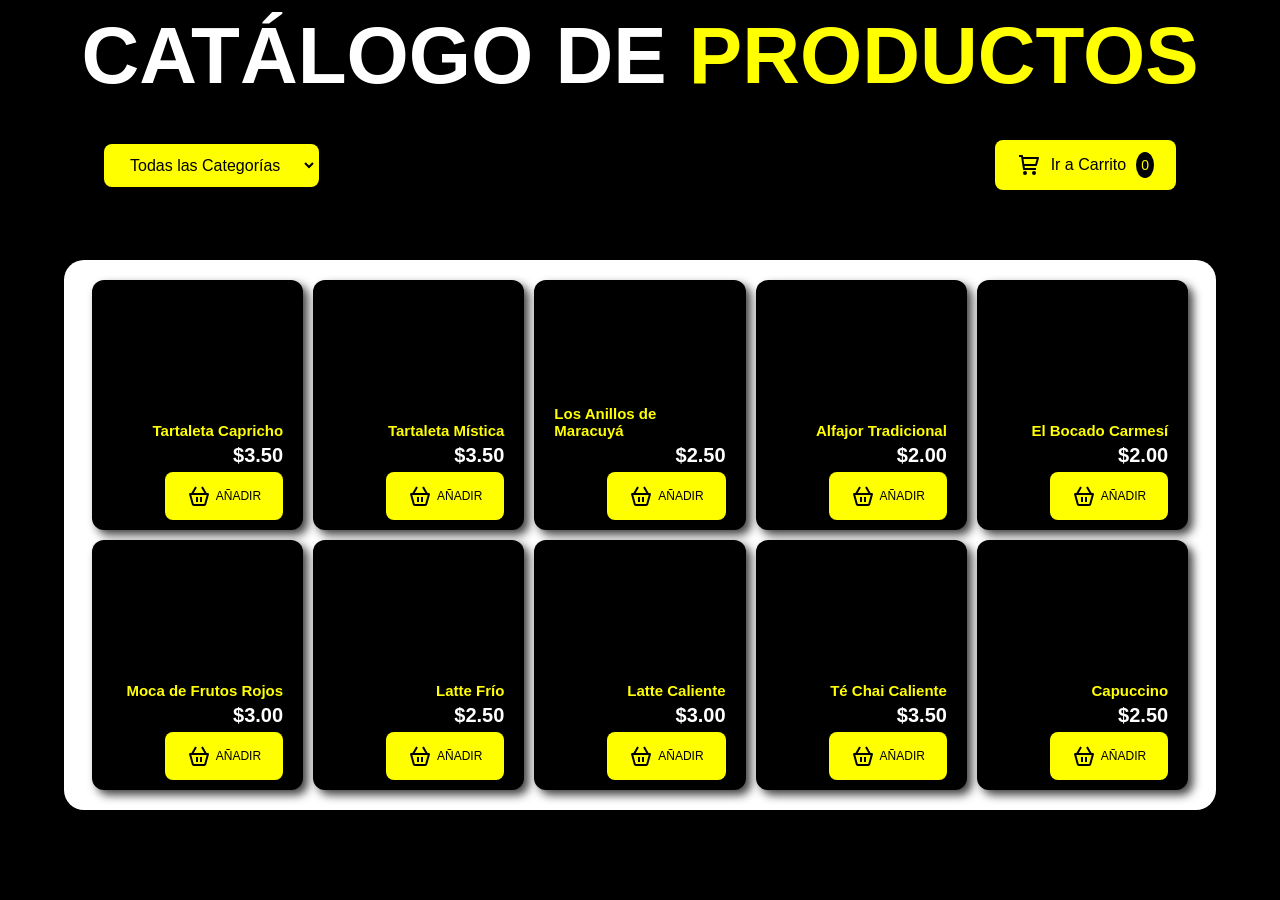
==== index.html @ cb60a968 "Add files via upload" ====
<!DOCTYPE html>
<html lang="en">

<head>
    <meta charset="UTF-8">
    <meta name="viewport" content="width=device-width, initial-scale=1.0">
    <title>Lista de Productos</title>
    <link rel="stylesheet" href="css/styles.css">
    <link rel="shortcut icon" href="favicon.ico" type="image/x-icon">
</head>

<body>
    <h1>Catálogo de <u>Productos</u></h1>
    <div class="filtro-container" style="margin-bottom: 20px;">
        <select id="filtro-categoria" class="filtro">
            <option value="todos">Todas las Categorías</option>
            <option value="Bebida">Bebidas</option>
            <option value="Postre">Postres</option>
        </select>
        <a href="pages/shopcar.html" class="count-carrito"><svg xmlns="http://www.w3.org/2000/svg" width="24"
                height="24" fill="currentColor" viewBox="0 0 24 24">
                <!--Boxicons v3.0.8 https://boxicons.com | License  https://docs.boxicons.com/free-->
                <path
                    d="M21 4H6.17l-.18-1.15A1 1 0 0 0 5 2H2v2h2.14l1.87 12.15A1 1 0 0 0 7 17h12v-2H7.86l-.31-2H19c.45 0 .84-.3.96-.73l2-7A1 1 0 0 0 21 3.99Zm-2.75 7H7.24l-.77-5h13.2l-1.43 5ZM8 18a2 2 0 1 0 0 4 2 2 0 1 0 0-4m9 0a2 2 0 1 0 0 4 2 2 0 1 0 0-4">
                </path>
            </svg>Ir a Carrito <span id="product-count" class="contador">0</span></a>
    </div>
    <div class="contenedor-productos">

    </div>


    <script src="js/app.js"></script>
</body>

</html>
---- css/styles.css ----
* {
    margin: 0;
    padding: 0;
    box-sizing: border-box;
    font-family: Arial, Helvetica, sans-serif;
}

body {
    background: black;
    display: flex;
    gap: 50px;
    padding: 10px 0px;
    flex-direction: column;
    justify-content: center;
    align-items: center;
}

h1 {
    font-size: 80px;
    text-transform: uppercase;
    height: 80px;
    color: white;
}

h1 u {
    text-decoration: none;
    color: yellow;
}

.filtro-container {
    width: 90%;
    height: auto;
    padding: 0px 40px;
    display: flex;
    flex-direction: row;
    justify-content: space-between;
    align-items: center;
}

.filtro {
    padding: 10px 20px;
    border-radius: 8px;
    font-size: 16px;
    background: yellow;
    color: black;
    outline: none;
    border: 2px solid transparent;
    font-weight: 500;
    cursor: pointer;
}

.filtro:hover {
    border: 2px solid yellow;
    background: black;
    color: yellow;
}

.filtro option {
    background: black;
    color: yellow;
}

.count-carrito {
    padding: 10px 20px;
    border-radius: 8px;
    font-size: 16px;
    background: yellow;
    color: black;
    outline: none;
    border: 2px solid transparent;
    font-weight: 500;
    text-decoration: none;
    overflow: hidden;
    display: flex;
    gap: 10px;
    justify-content: center;
    align-items: center;
}

.count-carrito:hover {
    border: 2px solid yellow;
    background: black;
    color: yellow;
}

.count-carrito:hover .contador {
    background: yellow;
    color: black;
}

.contador {
    padding: 5px;
    border-radius: 50%;
    background: black;
    color: yellow;
    font-size: 14px;
}

.contenedor-productos {
    width: 90%;
    height: auto;
    padding: 20px 20px;
    background: white;
    border-radius: 20px;
    display: flex;
    gap: 10px;
    flex-wrap: wrap;
    justify-content: center;
    align-items: center;
    user-select: none;
}

.producto {
    width: 19%;
    height: 250px;
    padding: 10px 20px;
    background: black;
    border-radius: 12px;
    box-shadow: 5px 5px 10px rgba(0, 0, 0, 0.75);
    display: flex;
    gap: 5px;
    flex-direction: column;
    justify-content: flex-end;
    align-items: flex-end;
}

.name-producto {
    color: yellow;
    font-weight: 600;
    font-size: 15px;
}

.prize {
    font-weight: 600;
    color: white;
    font-size: 20px;
}

.add-shopcar {
    border: 2px solid transparent;
    outline: none;
    padding: 10px 20px;
    border-radius: 8px;
    background: yellow;
    font-size: 12px;
    font-weight: 500;
    text-transform: uppercase;
    color: black;
    cursor: pointer;
    transition: ease-in .3s;
}

.btn-comprar {
    display: flex;
    flex-direction: row;
    justify-content: center;
    align-items: center;
    gap: 5px;
}

.btn-comprar svg {
    transition: transform 0.5s ease;
}

.add-shopcar:hover {
    border: 2px solid yellow;
    background: black;
    color: yellow;
}

.add-shopcar:hover svg {
    animation: rotar 1.5s linear 2;
}

@keyframes rotar {
    from {
        transform: rotate(0deg);
    }

    to {
        transform: rotate(360deg);
    }
}
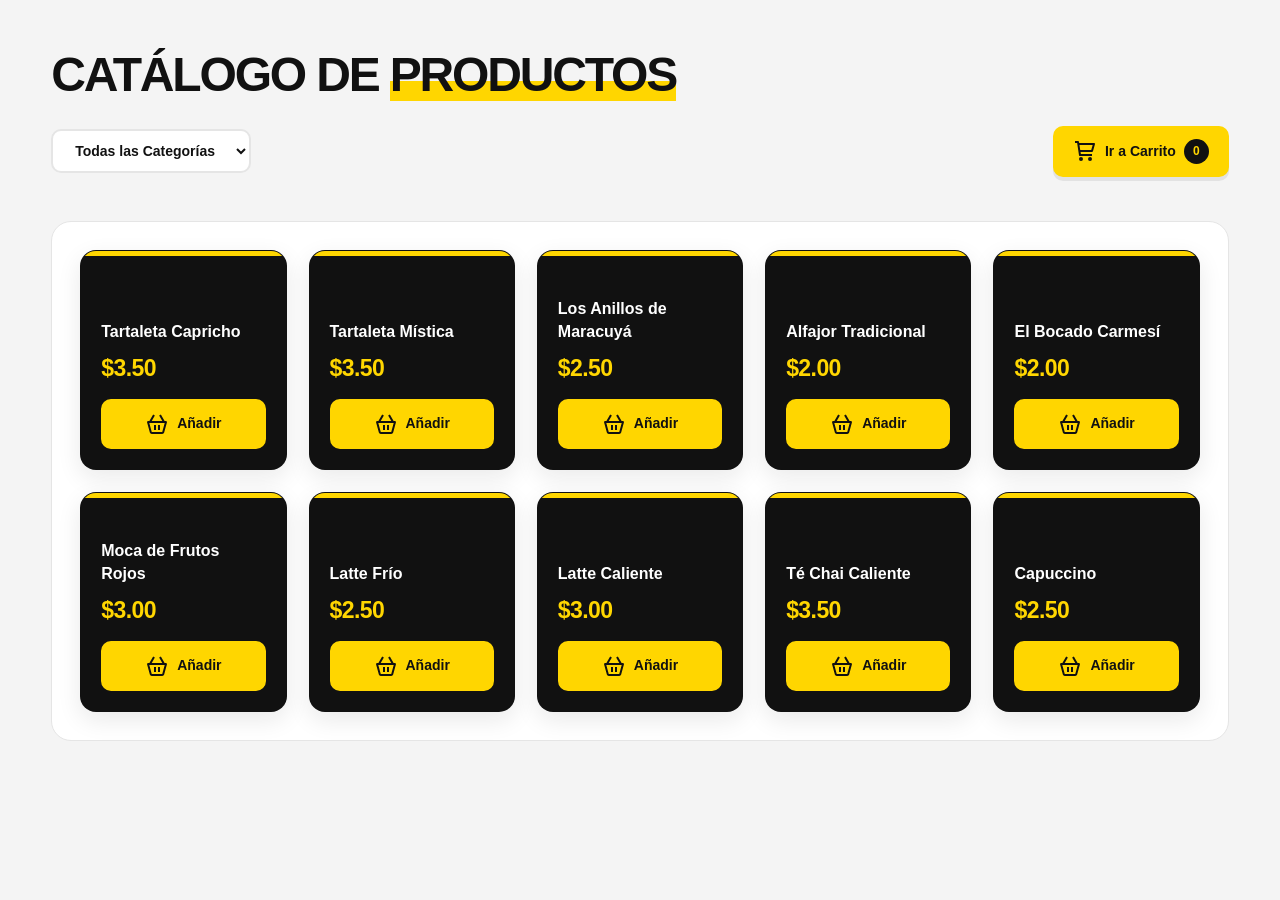
==== commit 305a980a: "Design Update" ====
--- a/index.html
+++ b/index.html
@@ -1,5 +1,5 @@
 <!DOCTYPE html>
-<html lang="en">
+<html lang="es">
 
 <head>
     <meta charset="UTF-8">
--- a/css/styles.css
+++ b/css/styles.css
@@ -1,183 +1,328 @@
+:root {
+    --color-primary: #111111;
+    --color-accent: #FFD600;
+    --color-background: #FFFFFF;
+    --color-surface: #F4F4F4;
+    --color-text: #111111;
+    --color-text-inverse: #FFFFFF;
+    --color-muted: #686868;
+    --color-border: #E5E5E5;
+    --shadow-card: 0 8px 24px rgba(17, 17, 17, 0.09);
+    --shadow-card-hover: 0 14px 30px rgba(17, 17, 17, 0.16);
+    --radius-card: 16px;
+    --radius-button: 10px;
+    --space-1: 4px;
+    --space-2: 8px;
+    --space-3: 12px;
+    --space-4: 16px;
+    --space-6: 24px;
+    --space-8: 32px;
+}
+
 * {
     margin: 0;
     padding: 0;
     box-sizing: border-box;
-    font-family: Arial, Helvetica, sans-serif;
+    font-family: Inter, "Segoe UI", Arial, Helvetica, sans-serif;
+}
+
+html {
+    color-scheme: light;
+    scroll-behavior: smooth;
 }
 
 body {
-    background: black;
+    min-height: 100vh;
+    background: var(--color-surface);
+    color: var(--color-text);
     display: flex;
-    gap: 50px;
-    padding: 10px 0px;
     flex-direction: column;
-    justify-content: center;
-    align-items: center;
+    align-items: center;
+    gap: var(--space-6);
+    padding: clamp(24px, 4vw, 48px) 0;
 }
 
 h1 {
-    font-size: 80px;
+    width: min(1200px, 92%);
+    color: var(--color-primary);
+    font-size: clamp(2rem, 4.2vw, 3rem);
+    font-weight: 800;
+    line-height: 1.12;
+    letter-spacing: -0.045em;
     text-transform: uppercase;
-    height: 80px;
-    color: white;
+    height: auto;
+    text-align: left;
 }
 
 h1 u {
+    color: var(--color-primary);
     text-decoration: none;
-    color: yellow;
+    background: linear-gradient(transparent 62%, var(--color-accent) 62%);
 }
 
 .filtro-container {
-    width: 90%;
+    width: min(1200px, 92%);
     height: auto;
-    padding: 0px 40px;
+    padding: 0;
     display: flex;
     flex-direction: row;
     justify-content: space-between;
     align-items: center;
+    gap: var(--space-4);
+    flex-wrap: wrap;
+}
+
+.filtro,
+.count-carrito,
+.add-shopcar,
+.menuBts {
+    min-height: 44px;
+    padding: 11px 18px;
+    border: 2px solid transparent;
+    border-radius: var(--radius-button);
+    font-size: 14px;
+    line-height: 1.2;
+    font-weight: 700;
+    text-decoration: none;
+    transition: background-color 180ms ease, color 180ms ease, border-color 180ms ease, transform 180ms ease, box-shadow 180ms ease;
 }
 
 .filtro {
-    padding: 10px 20px;
-    border-radius: 8px;
-    font-size: 16px;
-    background: yellow;
-    color: black;
+    max-width: 100%;
+    background: var(--color-background);
+    color: var(--color-text);
+    border-color: var(--color-border);
     outline: none;
-    border: 2px solid transparent;
-    font-weight: 500;
     cursor: pointer;
 }
 
-.filtro:hover {
-    border: 2px solid yellow;
-    background: black;
-    color: yellow;
+.filtro:hover,
+.filtro:focus-visible {
+    border-color: var(--color-primary);
 }
 
 .filtro option {
-    background: black;
-    color: yellow;
+    background: var(--color-background);
+    color: var(--color-text);
 }
 
 .count-carrito {
-    padding: 10px 20px;
-    border-radius: 8px;
-    font-size: 16px;
-    background: yellow;
-    color: black;
-    outline: none;
-    border: 2px solid transparent;
-    font-weight: 500;
-    text-decoration: none;
+    display: inline-flex;
+    gap: var(--space-2);
+    justify-content: center;
+    align-items: center;
+    background: var(--color-accent);
+    color: var(--color-primary);
+    box-shadow: 0 4px 0 rgba(17, 17, 17, 0.08);
+}
+
+.count-carrito:hover,
+.count-carrito:focus-visible {
+    background: var(--color-primary);
+    color: var(--color-accent);
+    transform: translateY(-1px);
+}
+
+.count-carrito svg,
+.menuBts svg,
+.add-shopcar svg {
+    flex: 0 0 auto;
+}
+
+.contador {
+    min-width: 25px;
+    min-height: 25px;
+    padding: 4px 6px;
+    display: inline-flex;
+    align-items: center;
+    justify-content: center;
+    border-radius: 999px;
+    background: var(--color-primary);
+    color: var(--color-accent);
+    font-size: 12px;
+    font-weight: 800;
+    line-height: 1;
+}
+
+.count-carrito:hover .contador {
+    background: var(--color-accent);
+    color: var(--color-primary);
+}
+
+.contenedor-productos {
+    width: min(1200px, 92%);
+    height: auto;
+    padding: clamp(16px, 2.5vw, 28px);
+    background: var(--color-background);
+    border: 1px solid var(--color-border);
+    border-radius: 20px;
+    display: grid;
+    grid-template-columns: repeat(auto-fit, minmax(min(100%, 205px), 1fr));
+    gap: clamp(14px, 1.8vw, 22px);
+    align-items: stretch;
+    user-select: none;
+}
+
+.producto {
+    position: relative;
+    min-width: 0;
+    min-height: 220px;
+    height: auto;
+    padding: 22px 20px 20px;
     overflow: hidden;
+    background: var(--color-primary);
+    border: 1px solid rgba(17, 17, 17, 0.08);
+    border-radius: var(--radius-card);
+    box-shadow: var(--shadow-card);
     display: flex;
-    gap: 10px;
-    justify-content: center;
-    align-items: center;
-}
-
-.count-carrito:hover {
-    border: 2px solid yellow;
-    background: black;
-    color: yellow;
-}
-
-.count-carrito:hover .contador {
-    background: yellow;
-    color: black;
-}
-
-.contador {
-    padding: 5px;
-    border-radius: 50%;
-    background: black;
-    color: yellow;
-    font-size: 14px;
-}
-
-.contenedor-productos {
-    width: 90%;
-    height: auto;
-    padding: 20px 20px;
-    background: white;
-    border-radius: 20px;
-    display: flex;
-    gap: 10px;
-    flex-wrap: wrap;
-    justify-content: center;
-    align-items: center;
-    user-select: none;
-}
-
-.producto {
-    width: 19%;
-    height: 250px;
-    padding: 10px 20px;
-    background: black;
-    border-radius: 12px;
-    box-shadow: 5px 5px 10px rgba(0, 0, 0, 0.75);
-    display: flex;
-    gap: 5px;
+    gap: var(--space-3);
     flex-direction: column;
     justify-content: flex-end;
-    align-items: flex-end;
+    align-items: flex-start;
+    transition: transform 200ms ease, box-shadow 200ms ease;
+}
+
+.producto::before {
+    content: "";
+    position: absolute;
+    inset: 0 0 auto;
+    height: 5px;
+    background: var(--color-accent);
+}
+
+.producto:hover {
+    transform: translateY(-4px);
+    box-shadow: var(--shadow-card-hover);
 }
 
 .name-producto {
-    color: yellow;
-    font-weight: 600;
-    font-size: 15px;
+    color: var(--color-text-inverse);
+    font-weight: 700;
+    font-size: 16px;
+    line-height: 1.4;
+    overflow-wrap: anywhere;
 }
 
 .prize {
-    font-weight: 600;
-    color: white;
-    font-size: 20px;
+    color: var(--color-accent);
+    font-weight: 800;
+    font-size: 23px;
+    line-height: 1.2;
+    letter-spacing: -0.025em;
 }
 
 .add-shopcar {
-    border: 2px solid transparent;
-    outline: none;
-    padding: 10px 20px;
-    border-radius: 8px;
-    background: yellow;
-    font-size: 12px;
-    font-weight: 500;
-    text-transform: uppercase;
-    color: black;
-    cursor: pointer;
-    transition: ease-in .3s;
-}
-
-.btn-comprar {
-    display: flex;
+    width: 100%;
+    display: inline-flex;
     flex-direction: row;
     justify-content: center;
     align-items: center;
-    gap: 5px;
+    gap: var(--space-2);
+    margin-top: var(--space-1);
+    background: var(--color-accent);
+    color: var(--color-primary);
+    border-color: var(--color-accent);
+    text-transform: none;
+    cursor: pointer;
+}
+
+.add-shopcar:hover,
+.add-shopcar:focus-visible {
+    background: transparent;
+    color: var(--color-accent);
+    border-color: var(--color-accent);
+    transform: translateY(-1px);
+}
+
+.add-shopcar:active,
+.menuBts:active,
+.count-carrito:active {
+    transform: translateY(1px);
+}
+
+.btn-comprar {
+    /* Mantiene la clase original usada por app.js. */
+    display: inline-flex;
 }
 
 .btn-comprar svg {
-    transition: transform 0.5s ease;
-}
-
-.add-shopcar:hover {
-    border: 2px solid yellow;
-    background: black;
-    color: yellow;
+    transition: transform 300ms ease;
 }
 
 .add-shopcar:hover svg {
-    animation: rotar 1.5s linear 2;
-}
-
-@keyframes rotar {
-    from {
-        transform: rotate(0deg);
-    }
-
-    to {
-        transform: rotate(360deg);
-    }
-}+    transform: translateY(-2px);
+}
+
+:focus-visible {
+    outline: 3px solid #6A56D8;
+    outline-offset: 3px;
+}
+
+@media (max-width: 600px) {
+    body {
+        gap: 20px;
+        padding: 28px 0;
+    }
+
+    h1 {
+        font-size: clamp(1.8rem, 8vw, 2.4rem);
+    }
+
+    .filtro-container {
+        align-items: stretch;
+        flex-direction: column;
+    }
+
+    .filtro,
+    .count-carrito {
+        width: 100%;
+        justify-content: center;
+    }
+
+    .contenedor-productos {
+        grid-template-columns: repeat(2, minmax(0, 1fr));
+        padding: 12px;
+        gap: 12px;
+        border-radius: 16px;
+    }
+
+    .producto {
+        min-height: 205px;
+        padding: 18px 12px 14px;
+        border-radius: 13px;
+    }
+
+    .name-producto {
+        font-size: 14px;
+    }
+
+    .prize {
+        font-size: 20px;
+    }
+
+    .add-shopcar {
+        padding: 10px 8px;
+        font-size: 13px;
+    }
+}
+
+@media (max-width: 360px) {
+    .contenedor-productos {
+        grid-template-columns: 1fr;
+    }
+
+    .producto {
+        min-height: 190px;
+        padding: 20px;
+    }
+}
+
+@media (prefers-reduced-motion: reduce) {
+    *,
+    *::before,
+    *::after {
+        scroll-behavior: auto !important;
+        transition-duration: 0.01ms !important;
+        animation-duration: 0.01ms !important;
+    }
+}
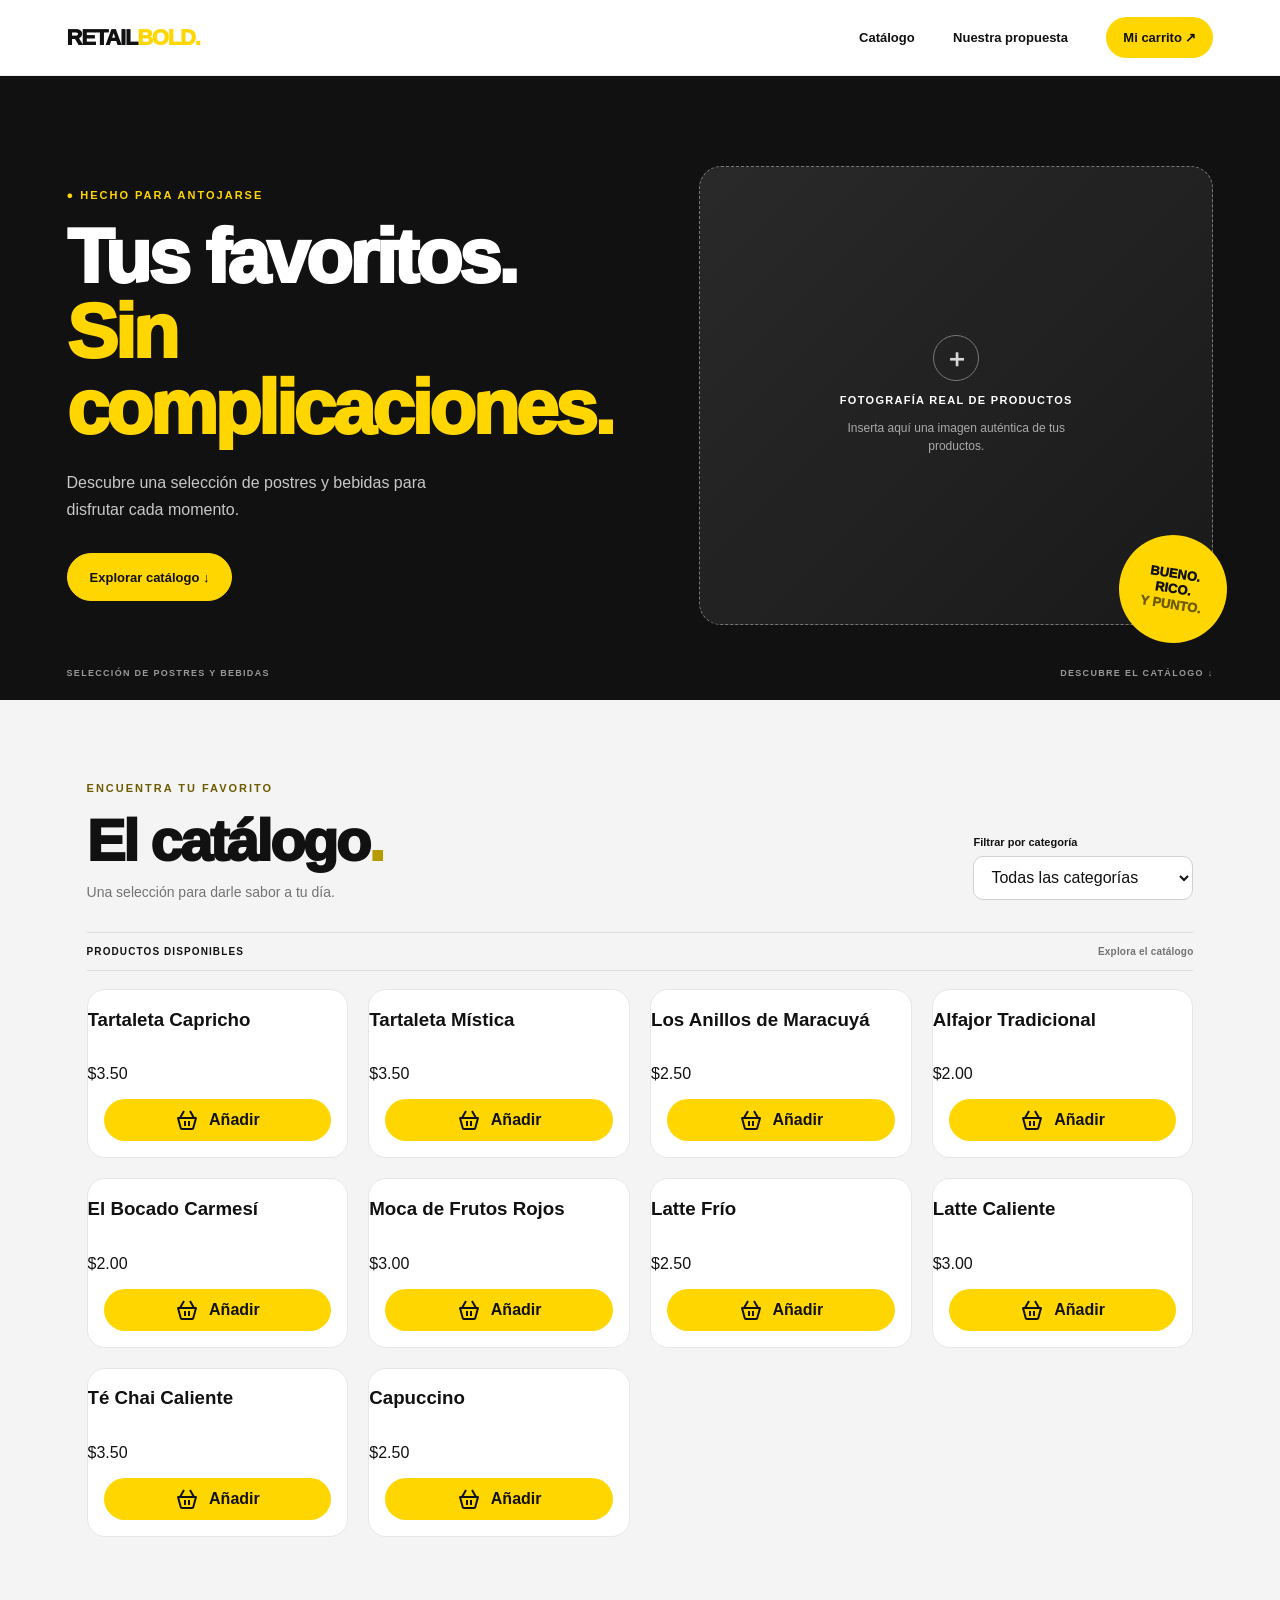
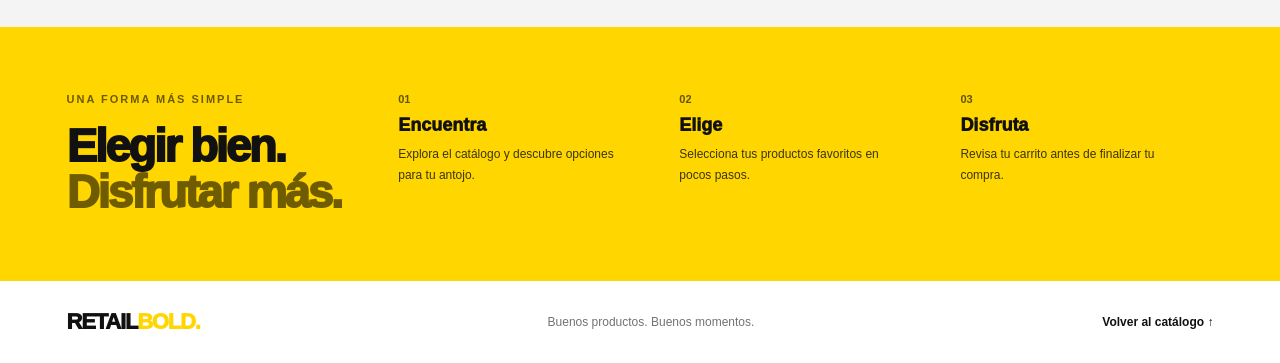
==== commit a56e1b0e: "UPDATE DESIGN" ====
--- a/index.html
+++ b/index.html
@@ -1,35 +1,75 @@
-<!DOCTYPE html>
+<!doctype html>
 <html lang="es">
 
 <head>
-    <meta charset="UTF-8">
-    <meta name="viewport" content="width=device-width, initial-scale=1.0">
-    <title>Lista de Productos</title>
+    <meta charset="utf-8">
+    <meta name="viewport" content="width=device-width, initial-scale=1">
+    <meta name="description" content="Catálogo de postres y bebidas.">
+    <title>Catálogo | Retail Bold</title>
     <link rel="stylesheet" href="css/styles.css">
-    <link rel="shortcut icon" href="favicon.ico" type="image/x-icon">
 </head>
 
 <body>
-    <h1>Catálogo de <u>Productos</u></h1>
-    <div class="filtro-container" style="margin-bottom: 20px;">
-        <select id="filtro-categoria" class="filtro">
-            <option value="todos">Todas las Categorías</option>
-            <option value="Bebida">Bebidas</option>
-            <option value="Postre">Postres</option>
-        </select>
-        <a href="pages/shopcar.html" class="count-carrito"><svg xmlns="http://www.w3.org/2000/svg" width="24"
-                height="24" fill="currentColor" viewBox="0 0 24 24">
-                <!--Boxicons v3.0.8 https://boxicons.com | License  https://docs.boxicons.com/free-->
-                <path
-                    d="M21 4H6.17l-.18-1.15A1 1 0 0 0 5 2H2v2h2.14l1.87 12.15A1 1 0 0 0 7 17h12v-2H7.86l-.31-2H19c.45 0 .84-.3.96-.73l2-7A1 1 0 0 0 21 3.99Zm-2.75 7H7.24l-.77-5h13.2l-1.43 5ZM8 18a2 2 0 1 0 0 4 2 2 0 1 0 0-4m9 0a2 2 0 1 0 0 4 2 2 0 1 0 0-4">
-                </path>
-            </svg>Ir a Carrito <span id="product-count" class="contador">0</span></a>
-    </div>
-    <div class="contenedor-productos">
-
-    </div>
-
-
+    <header class="site-header">
+        <a class="brand" href="index.html">RETAIL<span>BOLD.</span></a>
+        <nav aria-label="Navegación principal"><a href="#catalogo">Catálogo</a><a href="#beneficios">Nuestra
+                propuesta</a><a class="cart-link" href="pages/shopcar.html">Mi carrito ↗</a></nav>
+    </header>
+    <main>
+        <section class="hero">
+            <div class="hero-copy">
+                <p class="eyebrow">● HECHO PARA ANTOJARSE</p>
+                <h1>Tus favoritos.<br><span>Sin complicaciones.</span></h1>
+                <p class="hero-description">Descubre una selección de postres y bebidas para disfrutar cada momento.</p>
+                <a class="button" href="#catalogo">Explorar catálogo ↓</a>
+            </div>
+            <div class="hero-visual" aria-label="Espacio reservado para fotografía real de productos">
+                <div class="photo-placeholder"><b>＋</b><strong>FOTOGRAFÍA REAL DE PRODUCTOS</strong><span>Inserta aquí
+                        una imagen auténtica de tus productos.</span></div>
+                <div class="sticker">BUENO.<br>RICO.<br><span>Y PUNTO.</span></div>
+            </div>
+            <div class="hero-foot"><span>SELECCIÓN DE POSTRES Y BEBIDAS</span><span>DESCUBRE EL CATÁLOGO ↓</span></div>
+        </section>
+        <section class="catalog-section" id="catalogo">
+            <div class="section-heading">
+                <div>
+                    <p class="eyebrow">ENCUENTRA TU FAVORITO</p>
+                    <h2>El catálogo<span>.</span></h2>
+                    <p class="muted">Una selección para darle sabor a tu día.</p>
+                </div>
+                <div class="filter"><label for="filtro-categoria">Filtrar por categoría</label><select
+                        id="filtro-categoria" name="categoria">
+                        <option value="todos">Todas las categorías</option>
+                        <option value="Postre">Postres</option>
+                        <option value="Bebida">Bebidas</option>
+                    </select></div>
+            </div>
+            <div class="catalog-meta"><span>PRODUCTOS DISPONIBLES</span><span id="product-count">Explora el
+                    catálogo</span></div>
+            <div class="contenedor-productos"><!-- Los productos se renderizan desde js/app.js --></div>
+        </section>
+        <section class="benefits" id="beneficios">
+            <div>
+                <p class="eyebrow">UNA FORMA MÁS SIMPLE</p>
+                <h2>Elegir bien.<br><span>Disfrutar más.</span></h2>
+            </div>
+            <article><small>01</small>
+                <h3>Encuentra</h3>
+                <p>Explora el catálogo y descubre opciones para tu antojo.</p>
+            </article>
+            <article><small>02</small>
+                <h3>Elige</h3>
+                <p>Selecciona tus productos favoritos en pocos pasos.</p>
+            </article>
+            <article><small>03</small>
+                <h3>Disfruta</h3>
+                <p>Revisa tu carrito antes de finalizar tu compra.</p>
+            </article>
+        </section>
+    </main>
+    <footer><a class="brand" href="index.html">RETAIL<span>BOLD.</span></a>
+        <p>Buenos productos. Buenos momentos.</p><a href="#catalogo">Volver al catálogo ↑</a>
+    </footer>
     <script src="js/app.js"></script>
 </body>
 
--- a/css/styles.css
+++ b/css/styles.css
@@ -1,328 +1,581 @@
+/* RETAIL BOLD — estilos de página principal. Se conserva la lógica JS existente. */
 :root {
-    --color-primary: #111111;
-    --color-accent: #FFD600;
-    --color-background: #FFFFFF;
-    --color-surface: #F4F4F4;
-    --color-text: #111111;
-    --color-text-inverse: #FFFFFF;
-    --color-muted: #686868;
-    --color-border: #E5E5E5;
-    --shadow-card: 0 8px 24px rgba(17, 17, 17, 0.09);
-    --shadow-card-hover: 0 14px 30px rgba(17, 17, 17, 0.16);
-    --radius-card: 16px;
-    --radius-button: 10px;
-    --space-1: 4px;
-    --space-2: 8px;
-    --space-3: 12px;
-    --space-4: 16px;
-    --space-6: 24px;
-    --space-8: 32px;
+    --black: #111;
+    --yellow: #FFD600;
+    --white: #fff;
+    --surface: #F4F4F4;
+    --muted: #737373;
+    --line: #ddd;
+    --radius: 18px;
+    --max: 1240px
 }
 
 * {
+    box-sizing: border-box
+}
+
+html {
+    scroll-behavior: smooth
+}
+
+body {
     margin: 0;
-    padding: 0;
-    box-sizing: border-box;
-    font-family: Inter, "Segoe UI", Arial, Helvetica, sans-serif;
-}
-
-html {
-    color-scheme: light;
-    scroll-behavior: smooth;
-}
-
-body {
-    min-height: 100vh;
-    background: var(--color-surface);
-    color: var(--color-text);
+    background: var(--surface);
+    color: var(--black);
+    font-family: Inter, "Segoe UI", Arial, sans-serif;
+    -webkit-font-smoothing: antialiased
+}
+
+a {
+    color: inherit;
+    text-decoration: none
+}
+
+button,
+select {
+    font: inherit
+}
+
+.site-header {
+    min-height: 76px;
+    padding: 0 max(5.2vw, 22px);
+    display: flex;
+    align-items: center;
+    justify-content: space-between;
+    gap: 24px;
+    background: #fff;
+    border-bottom: 1px solid #eee
+}
+
+.brand {
+    font-size: 22px;
+    font-weight: 950;
+    letter-spacing: -1.2px;
+    white-space: nowrap
+}
+
+.brand span {
+    color: var(--yellow)
+}
+
+nav {
+    display: flex;
+    align-items: center;
+    gap: clamp(16px, 3vw, 40px);
+    font-size: 13px;
+    font-weight: 750
+}
+
+.cart-link {
+    background: var(--yellow);
+    padding: 13px 17px;
+    border-radius: 999px
+}
+
+.cart-link:hover {
+    background: var(--black);
+    color: var(--yellow);
+}
+
+.hero {
+    position: relative;
+    max-width: 1600px;
+    min-height: 550px;
+    margin: auto;
+    padding: clamp(50px, 7vw, 90px) max(5.2vw, 22px) 75px;
+    display: grid;
+    grid-template-columns: 1.05fr .95fr;
+    align-items: center;
+    gap: 5vw;
+    background: var(--black);
+    color: #fff;
+    overflow: hidden
+}
+
+.hero-copy {
+    max-width: 600px;
+    z-index: 1
+}
+
+.eyebrow {
+    margin: 0 0 18px;
+    font-size: 11px;
+    font-weight: 850;
+    letter-spacing: 2px
+}
+
+.hero .eyebrow {
+    color: var(--yellow)
+}
+
+h1,
+h2,
+h3,
+p {
+    overflow-wrap: anywhere
+}
+
+.hero h1 {
+    margin: 0;
+    font-size: clamp(42px, 6vw, 78px);
+    line-height: .98;
+    letter-spacing: -3.5px;
+    font-weight: 950
+}
+
+.hero h1 span {
+    color: var(--yellow)
+}
+
+.hero-description {
+    max-width: 420px;
+    margin: 24px 0 30px;
+    color: #c8c8c8;
+    font-size: 16px;
+    line-height: 1.7
+}
+
+.button {
+    min-height: 48px;
+    display: inline-flex;
+    align-items: center;
+    justify-content: center;
+    padding: 0 22px;
+    border-radius: 999px;
+    background: var(--yellow);
+    color: var(--black);
+    font-size: 13px;
+    font-weight: 850;
+    transition: transform .2s;
+    border: 1px solid var(--yellow);
+}
+
+.button:hover {
+    transform: translateY(-2px);
+    background: var(--black);
+    color: var(--yellow);
+    border: 1px solid var(--yellow);
+}
+
+.hero-visual {
+    position: relative;
+    min-width: 0
+}
+
+.photo-placeholder {
+    aspect-ratio: 1.12/1;
+    min-height: 270px;
+    border: 1px dashed #777;
+    border-radius: 22px;
+    background: linear-gradient(135deg, #292929, #1a1a1a);
     display: flex;
     flex-direction: column;
     align-items: center;
-    gap: var(--space-6);
-    padding: clamp(24px, 4vw, 48px) 0;
-}
-
-h1 {
-    width: min(1200px, 92%);
-    color: var(--color-primary);
-    font-size: clamp(2rem, 4.2vw, 3rem);
-    font-weight: 800;
-    line-height: 1.12;
-    letter-spacing: -0.045em;
-    text-transform: uppercase;
+    justify-content: center;
+    gap: 13px;
+    padding: 24px;
+    text-align: center;
+    color: #d7d7d7
+}
+
+.photo-placeholder b {
+    display: flex;
+    justify-content: center;
+    align-items: center;
+    width: 46px;
+    height: 46px;
+    border: 1px solid #777;
+    border-radius: 50%;
+    font-size: 25px
+}
+
+.photo-placeholder strong {
+    color: #fff;
+    font-size: 11px;
+    letter-spacing: 1.3px
+}
+
+.photo-placeholder span {
+    max-width: 250px;
+    color: #aaa;
+    font-size: 12px;
+    line-height: 1.5
+}
+
+.sticker {
+    position: absolute;
+    right: -14px;
+    bottom: -18px;
+    display: grid;
+    place-content: center;
+    width: 108px;
+    height: 108px;
+    border-radius: 50%;
+    transform: rotate(9deg);
+    background: var(--yellow);
+    color: #111;
+    text-align: center;
+    font-size: 13px;
+    line-height: 1.2;
+    font-weight: 950
+}
+
+.sticker span {
+    color: #6f5c00
+}
+
+.hero-foot {
+    position: absolute;
+    bottom: 22px;
+    left: max(5.2vw, 22px);
+    right: max(5.2vw, 22px);
+    display: flex;
+    justify-content: space-between;
+    gap: 16px;
+    color: #999;
+    font-size: 9px;
+    letter-spacing: 1.3px;
+    font-weight: 800
+}
+
+.catalog-section {
+    max-width: var(--max);
+    margin: auto;
+    padding: 82px max(5.2vw, 22px) 90px
+}
+
+.section-heading {
+    display: flex;
+    justify-content: space-between;
+    align-items: end;
+    gap: 30px;
+    margin-bottom: 32px
+}
+
+.section-heading .eyebrow,
+.benefits .eyebrow {
+    color: #6d5b00
+}
+
+.section-heading h2,
+.benefits h2 {
+    margin: 0;
+    font-size: clamp(38px, 5vw, 58px);
+    line-height: 1;
+    letter-spacing: -2.5px;
+    font-weight: 950
+}
+
+.section-heading h2 span {
+    color: #b59a00
+}
+
+.muted {
+    margin: 14px 0 0;
+    color: var(--muted);
+    font-size: 14px
+}
+
+.filter {
+    display: grid;
+    gap: 8px;
+    min-width: 220px
+}
+
+.filter label {
+    font-size: 11px;
+    font-weight: 800
+}
+
+.filter select {
+    min-height: 44px;
+    padding: 0 13px;
+    border: 1px solid #d1d1d1;
+    border-radius: 10px;
+    background: #fff;
+    color: #111
+}
+
+.catalog-meta {
+    display: flex;
+    justify-content: space-between;
+    gap: 16px;
+    margin-bottom: 18px;
+    padding: 13px 0;
+    border-top: 1px solid var(--line);
+    border-bottom: 1px solid var(--line);
+    font-size: 10px;
+    font-weight: 850;
+    letter-spacing: 1.1px
+}
+
+.catalog-meta span:last-child {
+    color: var(--muted);
+    text-align: right;
+    letter-spacing: .2px
+}
+
+.contenedor-productos {
+    display: grid;
+    grid-template-columns: repeat(4, minmax(0, 1fr));
+    gap: 20px;
+    align-items: stretch
+}
+
+.contenedor-productos>* {
+    min-width: 0
+}
+
+.contenedor-productos img {
+    display: block;
+    width: 100%;
+    max-width: 100%;
     height: auto;
-    text-align: left;
-}
-
-h1 u {
-    color: var(--color-primary);
-    text-decoration: none;
-    background: linear-gradient(transparent 62%, var(--color-accent) 62%);
-}
-
-.filtro-container {
-    width: min(1200px, 92%);
-    height: auto;
-    padding: 0;
-    display: flex;
-    flex-direction: row;
+    object-fit: cover
+}
+
+.contenedor-productos button {
+    cursor: pointer
+}
+
+.contenedor-productos .producto,
+.contenedor-productos .card-producto,
+.contenedor-productos .product-card {
+    display: flex;
+    flex-direction: column;
+    overflow: hidden;
+    min-width: 0;
+    background: #fff;
+    border: 1px solid #e7e7e7;
+    border-radius: var(--radius);
+    transition: transform .2s, box-shadow .2s
+}
+
+.contenedor-productos .producto:hover,
+.contenedor-productos .card-producto:hover,
+.contenedor-productos .product-card:hover {
+    transform: translateY(-4px);
+    box-shadow: 0 12px 28px #00000012
+}
+
+.contenedor-productos .producto img,
+.contenedor-productos .card-producto img,
+.contenedor-productos .product-card img {
+    aspect-ratio: 1/.82;
+    object-fit: cover;
+    background: #e8e8e8
+}
+
+.contenedor-productos .producto button,
+.contenedor-productos .card-producto button,
+.contenedor-productos .product-card button {
+    margin: auto 16px 16px;
+    min-height: 42px;
+    border: 0;
+    border-radius: 999px;
+    background: var(--yellow);
+    color: var(--black);
+    font-weight: 850;
+    display: flex;
+    justify-content: center;
+    align-items: center;
+    gap: 10px;
+}
+
+.contenedor-productos .producto button:hover,
+.contenedor-productos .card-producto button:hover,
+.contenedor-productos .product-card button:hover {
+    background: var(--black);
+    color: var(--yellow);
+}
+
+.benefits {
+    padding: 66px max(5.2vw, 22px);
+    display: grid;
+    grid-template-columns: 1.2fr repeat(3, 1fr);
+    gap: 28px;
+    background: var(--yellow)
+}
+
+.benefits h2 {
+    font-size: clamp(32px, 4vw, 46px)
+}
+
+.benefits h2 span {
+    color: #6f5c00
+}
+
+.benefits article {
+    display: flex;
+    flex-direction: column;
+    align-items: flex-start
+}
+
+.benefits small {
+    font-size: 11px;
+    font-weight: 900;
+    opacity: .65
+}
+
+.benefits h3 {
+    margin: 10px 0 8px;
+    font-size: 18px;
+    font-weight: 950
+}
+
+.benefits article p {
+    margin: 0;
+    max-width: 220px;
+    font-size: 12px;
+    line-height: 1.7;
+    color: #3b350f
+}
+
+footer {
+    display: flex;
+    align-items: center;
     justify-content: space-between;
-    align-items: center;
-    gap: var(--space-4);
-    flex-wrap: wrap;
-}
-
-.filtro,
-.count-carrito,
-.add-shopcar,
-.menuBts {
-    min-height: 44px;
-    padding: 11px 18px;
-    border: 2px solid transparent;
-    border-radius: var(--radius-button);
-    font-size: 14px;
-    line-height: 1.2;
-    font-weight: 700;
-    text-decoration: none;
-    transition: background-color 180ms ease, color 180ms ease, border-color 180ms ease, transform 180ms ease, box-shadow 180ms ease;
-}
-
-.filtro {
-    max-width: 100%;
-    background: var(--color-background);
-    color: var(--color-text);
-    border-color: var(--color-border);
-    outline: none;
-    cursor: pointer;
-}
-
-.filtro:hover,
-.filtro:focus-visible {
-    border-color: var(--color-primary);
-}
-
-.filtro option {
-    background: var(--color-background);
-    color: var(--color-text);
-}
-
-.count-carrito {
-    display: inline-flex;
-    gap: var(--space-2);
-    justify-content: center;
-    align-items: center;
-    background: var(--color-accent);
-    color: var(--color-primary);
-    box-shadow: 0 4px 0 rgba(17, 17, 17, 0.08);
-}
-
-.count-carrito:hover,
-.count-carrito:focus-visible {
-    background: var(--color-primary);
-    color: var(--color-accent);
-    transform: translateY(-1px);
-}
-
-.count-carrito svg,
-.menuBts svg,
-.add-shopcar svg {
-    flex: 0 0 auto;
-}
-
-.contador {
-    min-width: 25px;
-    min-height: 25px;
-    padding: 4px 6px;
-    display: inline-flex;
-    align-items: center;
-    justify-content: center;
-    border-radius: 999px;
-    background: var(--color-primary);
-    color: var(--color-accent);
+    gap: 20px;
+    padding: 28px max(5.2vw, 22px);
+    background: #fff
+}
+
+footer p {
+    margin: 0;
+    color: var(--muted);
+    font-size: 12px
+}
+
+footer>a:last-child {
     font-size: 12px;
-    font-weight: 800;
-    line-height: 1;
-}
-
-.count-carrito:hover .contador {
-    background: var(--color-accent);
-    color: var(--color-primary);
-}
-
-.contenedor-productos {
-    width: min(1200px, 92%);
-    height: auto;
-    padding: clamp(16px, 2.5vw, 28px);
-    background: var(--color-background);
-    border: 1px solid var(--color-border);
-    border-radius: 20px;
-    display: grid;
-    grid-template-columns: repeat(auto-fit, minmax(min(100%, 205px), 1fr));
-    gap: clamp(14px, 1.8vw, 22px);
-    align-items: stretch;
-    user-select: none;
-}
-
-.producto {
-    position: relative;
-    min-width: 0;
-    min-height: 220px;
-    height: auto;
-    padding: 22px 20px 20px;
-    overflow: hidden;
-    background: var(--color-primary);
-    border: 1px solid rgba(17, 17, 17, 0.08);
-    border-radius: var(--radius-card);
-    box-shadow: var(--shadow-card);
-    display: flex;
-    gap: var(--space-3);
-    flex-direction: column;
-    justify-content: flex-end;
-    align-items: flex-start;
-    transition: transform 200ms ease, box-shadow 200ms ease;
-}
-
-.producto::before {
-    content: "";
-    position: absolute;
-    inset: 0 0 auto;
-    height: 5px;
-    background: var(--color-accent);
-}
-
-.producto:hover {
-    transform: translateY(-4px);
-    box-shadow: var(--shadow-card-hover);
-}
-
-.name-producto {
-    color: var(--color-text-inverse);
-    font-weight: 700;
-    font-size: 16px;
-    line-height: 1.4;
-    overflow-wrap: anywhere;
-}
-
-.prize {
-    color: var(--color-accent);
-    font-weight: 800;
-    font-size: 23px;
-    line-height: 1.2;
-    letter-spacing: -0.025em;
-}
-
-.add-shopcar {
-    width: 100%;
-    display: inline-flex;
-    flex-direction: row;
-    justify-content: center;
-    align-items: center;
-    gap: var(--space-2);
-    margin-top: var(--space-1);
-    background: var(--color-accent);
-    color: var(--color-primary);
-    border-color: var(--color-accent);
-    text-transform: none;
-    cursor: pointer;
-}
-
-.add-shopcar:hover,
-.add-shopcar:focus-visible {
-    background: transparent;
-    color: var(--color-accent);
-    border-color: var(--color-accent);
-    transform: translateY(-1px);
-}
-
-.add-shopcar:active,
-.menuBts:active,
-.count-carrito:active {
-    transform: translateY(1px);
-}
-
-.btn-comprar {
-    /* Mantiene la clase original usada por app.js. */
-    display: inline-flex;
-}
-
-.btn-comprar svg {
-    transition: transform 300ms ease;
-}
-
-.add-shopcar:hover svg {
-    transform: translateY(-2px);
-}
-
-:focus-visible {
-    outline: 3px solid #6A56D8;
-    outline-offset: 3px;
-}
-
-@media (max-width: 600px) {
-    body {
-        gap: 20px;
-        padding: 28px 0;
-    }
-
-    h1 {
-        font-size: clamp(1.8rem, 8vw, 2.4rem);
-    }
-
-    .filtro-container {
+    font-weight: 800
+}
+
+@media(max-width:1000px) {
+    .hero {
+        gap: 30px;
+        min-height: 500px
+    }
+
+    .hero h1 {
+        letter-spacing: -2.5px
+    }
+
+    .contenedor-productos {
+        grid-template-columns: repeat(3, minmax(0, 1fr));
+        gap: 16px
+    }
+
+    .benefits {
+        grid-template-columns: repeat(2, minmax(0, 1fr))
+    }
+}
+
+@media(max-width:680px) {
+    .site-header {
+        min-height: 68px
+    }
+
+    .brand {
+        font-size: 19px
+    }
+
+    nav {
+        gap: 12px;
+        font-size: 11px
+    }
+
+    nav>a:first-child,
+    nav>a:nth-child(2) {
+        display: none
+    }
+
+    .cart-link {
+        padding: 11px 14px
+    }
+
+    .hero {
+        grid-template-columns: 1fr;
+        padding-top: 50px;
+        padding-bottom: 80px;
+        gap: 32px
+    }
+
+    .hero h1 {
+        font-size: clamp(43px, 12vw, 64px);
+        letter-spacing: -2px
+    }
+
+    .hero-description {
+        font-size: 14px
+    }
+
+    .photo-placeholder {
+        min-height: 220px;
+        aspect-ratio: 1.25/1
+    }
+
+    .sticker {
+        width: 88px;
+        height: 88px;
+        right: -7px;
+        bottom: -14px;
+        font-size: 11px
+    }
+
+    .hero-foot {
+        font-size: 8px;
+        letter-spacing: .5px
+    }
+
+    .hero-foot span:last-child {
+        text-align: right
+    }
+
+    .catalog-section {
+        padding-top: 58px;
+        padding-bottom: 64px
+    }
+
+    .section-heading {
         align-items: stretch;
         flex-direction: column;
-    }
-
-    .filtro,
-    .count-carrito {
-        width: 100%;
-        justify-content: center;
+        gap: 24px
+    }
+
+    .filter {
+        min-width: 0
     }
 
     .contenedor-productos {
         grid-template-columns: repeat(2, minmax(0, 1fr));
-        padding: 12px;
-        gap: 12px;
-        border-radius: 16px;
-    }
-
-    .producto {
-        min-height: 205px;
-        padding: 18px 12px 14px;
-        border-radius: 13px;
-    }
-
-    .name-producto {
-        font-size: 14px;
-    }
-
-    .prize {
-        font-size: 20px;
-    }
-
-    .add-shopcar {
-        padding: 10px 8px;
-        font-size: 13px;
-    }
-}
-
-@media (max-width: 360px) {
+        gap: 12px
+    }
+
+    .benefits {
+        grid-template-columns: 1fr;
+        gap: 24px;
+        padding-top: 48px;
+        padding-bottom: 48px
+    }
+
+    .benefits article p {
+        max-width: 360px
+    }
+
+    footer {
+        align-items: flex-start;
+        flex-direction: column;
+        gap: 12px
+    }
+}
+
+@media(max-width:360px) {
     .contenedor-productos {
-        grid-template-columns: 1fr;
-    }
-
-    .producto {
-        min-height: 190px;
-        padding: 20px;
-    }
-}
-
-@media (prefers-reduced-motion: reduce) {
-    *,
-    *::before,
-    *::after {
-        scroll-behavior: auto !important;
-        transition-duration: 0.01ms !important;
-        animation-duration: 0.01ms !important;
-    }
-}
+        grid-template-columns: 1fr
+    }
+
+    .catalog-meta {
+        font-size: 9px
+    }
+}
